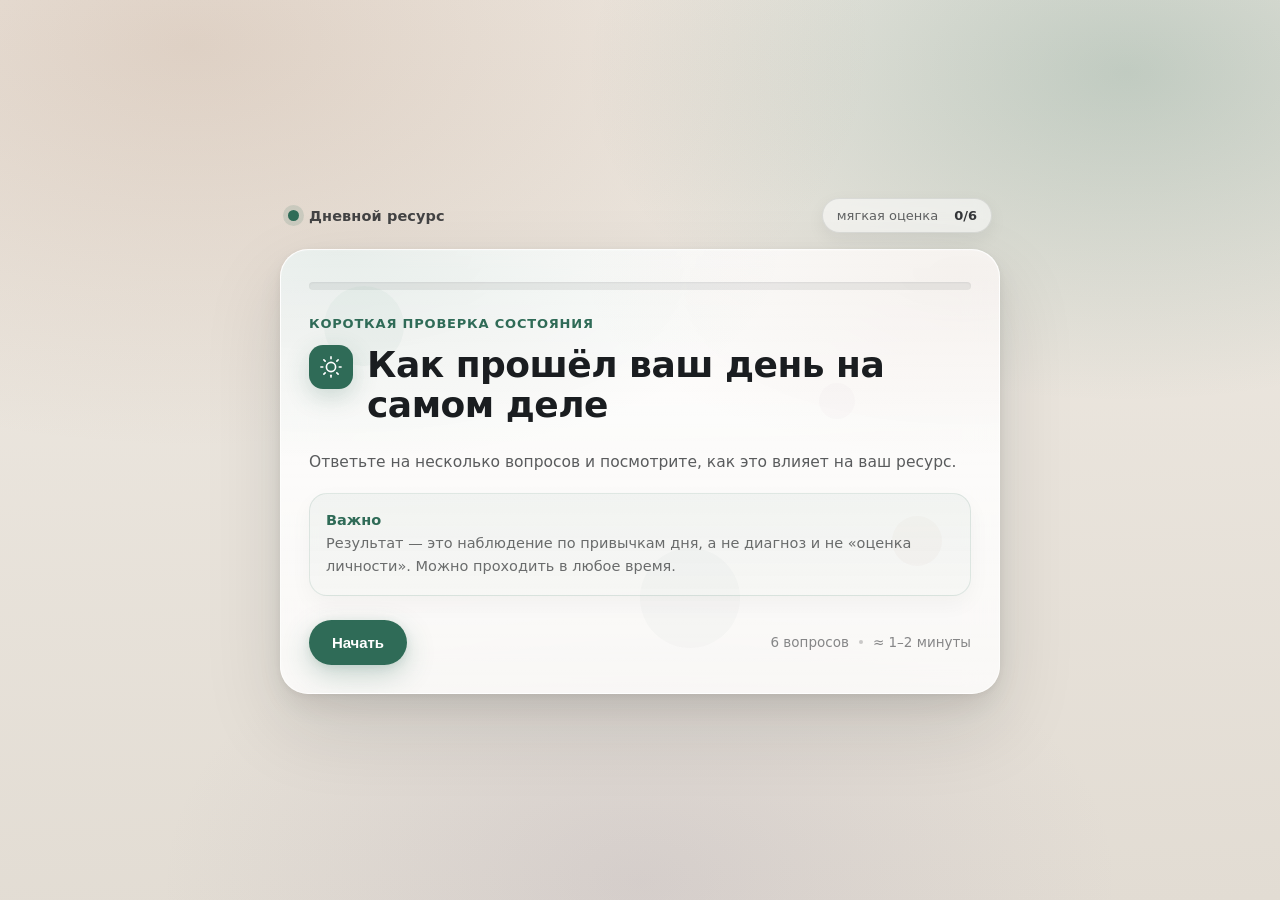
==== quiz/index.html @ 96bf7b0e "добавила игру" ====
<!doctype html>
<html lang="ru">
  <head>
    <meta charset="UTF-8" />
    <meta name="viewport" content="width=device-width, initial-scale=1" />
    <meta name="theme-color" content="#eae5dc" />
    <title>Квиз: уровень энергии за день</title>
    <style>
      :root{
        --bg: #eae5dc;
        --text: #1a1d20;
        --muted: rgba(26,29,32,.72);
        --muted2: rgba(26,29,32,.52);
        --stroke: rgba(26,29,32,.10);
        --accent: #2f6b57;
        --accent-light: rgba(47,107,87,.12);
        --accent-warm: #9a6a4a;
        --bad: #8b4848;
        --warn: #a08030;
        --good: #2f6b57;
        --warn: #8a6234;
        --bad: #8b4848;
        --shadow: 0 32px 80px rgba(20,24,28,.12), 0 12px 30px rgba(20,24,28,.08), 0 2px 8px rgba(20,24,28,.06);
        --shadow-soft: 0 18px 50px rgba(20,24,28,.09), 0 3px 14px rgba(20,24,28,.06);
        --radius-xl: 28px;
        --radius-lg: 18px;
        --focus: rgba(47,107,87,.28);
      }

      *{ box-sizing: border-box; }
      html, body{ height: 100%; }
      body{
        margin: 0;
        font-family: ui-sans-serif, system-ui, -apple-system, "Segoe UI", Roboto, Arial, "Noto Sans", sans-serif;
        color: var(--text);
        background:
          radial-gradient(ellipse 1100px 650px at 15% 5%, rgba(154,106,74,.20), transparent 62%),
          radial-gradient(ellipse 900px 550px at 88% 8%, rgba(47,107,87,.24), transparent 60%),
          radial-gradient(ellipse 800px 500px at 50% 98%, rgba(130,116,148,.14), transparent 60%),
          linear-gradient(178deg, #f0ebe4, #e2dcd3);
      }

      a, button{ -webkit-tap-highlight-color: transparent; }

      .wrap{
        min-height: 100%;
        display: grid;
        place-items: center;
        padding: 32px 18px 40px;
      }

      .shell{ width: min(720px, 100%); }

      /* ─── Верхняя строка ─── */
      .topline{
        display: flex;
        align-items: center;
        justify-content: space-between;
        gap: 12px;
        margin: 0 0 16px;
        padding: 0 8px;
      }
      .brand{
        display: inline-flex;
        align-items: center;
        gap: 10px;
        font-weight: 650;
        font-size: 14.5px;
        letter-spacing: 0.1px;
        color: rgba(26,29,32,.80);
        user-select: none;
      }
      .brand .dot{
        width: 11px; height: 11px;
        border-radius: 999px;
        background: var(--accent);
        box-shadow: 0 0 0 5px rgba(47,107,87,.14);
      }
      .chip{
        display: inline-flex;
        align-items: center;
        gap: 8px;
        padding: 9px 14px;
        border-radius: 999px;
        border: 1px solid rgba(26,29,32,.10);
        background: rgba(255,255,255,.55);
        backdrop-filter: blur(8px);
        box-shadow: 0 6px 18px rgba(20,24,28,.06);
        color: rgba(26,29,32,.68);
        font-size: 13px;
      }
      .chip strong{ font-weight: 700; color: rgba(26,29,32,.88); }

      /* ─── Карточка ─── */
      .card{
        position: relative;
        border-radius: var(--radius-xl);
        background: linear-gradient(180deg, rgba(255,255,255,.92), rgba(255,255,255,.78));
        border: 1px solid rgba(255,255,255,.60);
        box-shadow: var(--shadow), inset 0 1px 0 rgba(255,255,255,.70);
        overflow: hidden;
        backdrop-filter: blur(16px);
      }
      .card::before{
        content: "";
        position: absolute; inset: 0;
        background:
          radial-gradient(800px 380px at 8% 0%, rgba(47,107,87,.10), transparent 56%),
          radial-gradient(700px 340px at 95% 5%, rgba(154,106,74,.08), transparent 55%);
        pointer-events: none;
      }
      .content{
        position: relative; z-index: 2;
        padding: 32px 28px 28px;
      }

      /* ─── Прогресс-бар ─── */
      .progress{
        position: relative;
        margin: 0 0 24px;
        height: 8px;
        border-radius: 999px;
        background: rgba(26,29,32,.07);
        overflow: hidden;
        box-shadow: inset 0 1px 2px rgba(20,24,28,.06);
      }
      .progress > .bar{
        height: 100%; width: 0%;
        border-radius: 999px;
        background: linear-gradient(90deg, #3a8a6e, var(--accent) 40%, #4bb48e 70%, #78c9aa);
        background-size: 200% 100%;
        animation: gradientShift 3s ease infinite;
        transition: width 620ms cubic-bezier(.18,.82,.18,1);
        box-shadow: 0 0 12px rgba(47,107,87,.30), 0 0 28px rgba(47,107,87,.15), 0 2px 6px rgba(47,107,87,.20);
        position: relative;
      }
      .progress > .bar::before{
        content: ""; position: absolute; inset: 0;
        border-radius: 999px;
        background: linear-gradient(180deg, rgba(255,255,255,.32), rgba(255,255,255,0));
      }
      .progress > .bar::after{
        content: ""; position: absolute; inset: 0;
        background: linear-gradient(90deg, transparent, rgba(255,255,255,.45) 50%, transparent);
        transform: translateX(-100%);
        animation: sheen 2.2s ease-in-out infinite;
      }
      /* (e) Пульс прогресс-бара при переходе */
      .progress.pulse > .bar{
        animation: gradientShift 3s ease infinite, barPulse 400ms ease;
      }
      @keyframes gradientShift{
        0%{ background-position: 0% 50%; }
        50%{ background-position: 100% 50%; }
        100%{ background-position: 0% 50%; }
      }
      @keyframes sheen{
        0%{ transform: translateX(-100%); opacity: 0; }
        30%{ opacity: 1; }
        70%{ opacity: 1; }
        100%{ transform: translateX(100%); opacity: 0; }
      }
      @keyframes barPulse{
        0%{ box-shadow: 0 0 12px rgba(47,107,87,.30), 0 0 28px rgba(47,107,87,.15); }
        50%{ box-shadow: 0 0 22px rgba(47,107,87,.55), 0 0 48px rgba(47,107,87,.30); }
        100%{ box-shadow: 0 0 12px rgba(47,107,87,.30), 0 0 28px rgba(47,107,87,.15); }
      }

      /* ─── Экраны ─── */
      .screen{
        display: none;
        opacity: 0;
        transform: translateY(8px);
      }
      .screen.active{ display: block; }
      .screen.enter{
        opacity: 1; transform: translateY(0);
        transition: opacity 380ms ease, transform 380ms ease;
      }
      /* (d) Slide-переход */
      .screen.slide-left{
        display: block; opacity: 0;
        transform: translateX(40px);
        animation: slideIn 380ms cubic-bezier(.22,.68,.36,1) both;
      }
      .screen.slide-right{
        display: block; opacity: 0;
        transform: translateX(-40px);
        animation: slideIn 380ms cubic-bezier(.22,.68,.36,1) both;
      }
      @keyframes slideIn{
        to{ opacity: 1; transform: translateX(0); }
      }

      .fade-up{ animation: fadeUp 520ms cubic-bezier(.2,.8,.2,1) both; }
      @keyframes fadeUp{
        from{ opacity: 0; transform: translateY(10px); filter: blur(2px); }
        to{ opacity: 1; transform: translateY(0); filter: blur(0); }
      }

      /* ─── Иконка вопроса ─── */
      .titleRow{
        display: flex;
        align-items: flex-start;
        gap: 14px;
        margin: 0 0 12px;
      }
      .qicon{
        width: 44px; height: 44px;
        border-radius: 14px;
        background: var(--accent);
        box-shadow: 0 8px 24px rgba(47,107,87,.22);
        display: grid; place-items: center;
        flex: 0 0 auto;
      }
      .qicon svg{ width: 22px; height: 22px; stroke: #fff; }

      /* ─── Типографика ─── */
      .kicker{
        font-size: 13px; font-weight: 600;
        text-transform: uppercase;
        letter-spacing: 0.8px;
        color: var(--accent);
        margin: 0 0 10px;
      }
      h1{
        font-size: clamp(26px, 3.5vw, 36px);
        line-height: 1.10; margin: 0 0 14px;
        letter-spacing: -0.5px; font-weight: 750;
      }
      h2{
        font-size: clamp(20px, 2.5vw, 24px);
        line-height: 1.18; margin: 0 0 10px;
        letter-spacing: -0.3px; font-weight: 700;
      }
      p{ margin: 0; color: var(--muted); line-height: 1.6; font-size: 15.5px; }
      .hint{ margin-top: 12px; font-size: 13.5px; color: var(--muted2); }

      /* ─── Опции ─── */
      .grid{ margin-top: 20px; display: grid; gap: 12px; }
      .option{
        text-align: left; width: 100%;
        display: grid;
        grid-template-columns: 1fr auto;
        align-items: center; gap: 12px;
        padding: 16px;
        border-radius: var(--radius-lg);
        border: 1.5px solid rgba(26,29,32,.09);
        background: rgba(255,255,255,.55);
        box-shadow: 0 8px 28px rgba(20,24,28,.06);
        cursor: pointer;
        transition: transform 160ms ease, border-color 160ms ease, background 160ms ease, box-shadow 160ms ease;
        opacity: 0; transform: translateY(10px);
        animation: optionIn 540ms cubic-bezier(.2,.85,.2,1) both;
        animation-delay: var(--d, 0ms);
        position: relative; overflow: hidden;
      }
      @keyframes optionIn{ to{ opacity: 1; transform: translateY(0); } }
      .option:hover{
        transform: translateY(-2px);
        border-color: rgba(47,107,87,.22);
        background: rgba(255,255,255,.72);
        box-shadow: 0 16px 44px rgba(20,24,28,.10), 0 4px 14px rgba(20,24,28,.06);
      }
      .option:active{ transform: translateY(0); }
      .option:focus-visible{
        outline: none;
        box-shadow: 0 0 0 4px var(--focus), 0 8px 28px rgba(20,24,28,.06);
      }
      .option .label{ display: grid; gap: 4px; }
      .option .title{
        font-weight: 650; font-size: 15.5px;
        color: rgba(26,29,32,.92); letter-spacing: -0.1px;
      }
      .option .desc{ font-size: 13.5px; color: var(--muted); line-height: 1.4; }

      /* (f) Ripple */
      .option .ripple{
        position: absolute;
        border-radius: 999px;
        background: rgba(47,107,87,.15);
        transform: scale(0);
        animation: rippleAnim 500ms ease-out forwards;
        pointer-events: none;
      }
      @keyframes rippleAnim{
        to{ transform: scale(4); opacity: 0; }
      }

      /* (g) Pill с галочкой */
      .pill{
        display: inline-flex;
        align-items: center; justify-content: center;
        width: 32px; height: 32px;
        border-radius: 10px;
        border: 2px solid rgba(26,29,32,.18);
        background: rgba(255,255,255,.70);
        user-select: none;
        transition: all 180ms ease;
        flex: 0 0 auto;
      }
      .pill svg.checkmark{
        width: 18px; height: 18px;
        stroke: rgba(26,29,32,.22);
        stroke-width: 2.5;
        fill: none;
        stroke-linecap: round; stroke-linejoin: round;
        transition: stroke 180ms ease;
      }
      .pill svg.checkmark path{
        stroke-dasharray: 24;
        stroke-dashoffset: 24;
        transition: stroke-dashoffset 300ms ease;
      }
      .option.selected .pill svg.checkmark{
        stroke: #fff;
      }
      .option.selected .pill svg.checkmark path{
        stroke-dashoffset: 0;
      }

      .option.selected{
        border-color: var(--accent);
        background: linear-gradient(180deg, rgba(47,107,87,.08), rgba(47,107,87,.04));
        box-shadow: 0 12px 36px rgba(47,107,87,.12), 0 2px 10px rgba(20,24,28,.05);
      }
      .option.selected .pill{
        border-color: var(--accent);
        background: var(--accent);
        box-shadow: 0 4px 12px rgba(47,107,87,.25);
      }

      /* ─── Кнопки ─── */
      .footer{
        margin-top: 24px;
        display: flex; align-items: center;
        justify-content: space-between;
        gap: 12px; flex-wrap: wrap;
      }
      .btn{
        appearance: none; font-size: 15px;
        border: 1.5px solid rgba(26,29,32,.12);
        background: rgba(255,255,255,.65);
        color: rgba(26,29,32,.88);
        border-radius: 999px;
        padding: 13px 22px;
        font-weight: 650; letter-spacing: -0.1px;
        cursor: pointer;
        box-shadow: 0 8px 22px rgba(20,24,28,.06);
        transition: transform 140ms ease, box-shadow 140ms ease, background 140ms ease, border-color 140ms ease;
      }
      .btn:hover{
        transform: translateY(-1px);
        box-shadow: 0 14px 34px rgba(20,24,28,.10);
      }
      .btn:active{ transform: translateY(0); }
      .btn:focus-visible{
        outline: none;
        box-shadow: 0 0 0 4px var(--focus), 0 8px 22px rgba(20,24,28,.06);
      }
      .btn.primary{
        border-color: transparent;
        background: var(--accent); color: #fff;
        box-shadow: 0 10px 28px rgba(47,107,87,.26), 0 2px 8px rgba(47,107,87,.12);
      }
      .btn.primary:hover{
        background: #276050;
        box-shadow: 0 16px 38px rgba(47,107,87,.30), 0 4px 12px rgba(47,107,87,.15);
      }
      /* (i) Breathing-пульс для кнопки «Начать» */
      .btn.primary.breathing{
        animation: breathe 2.4s ease-in-out infinite;
      }
      @keyframes breathe{
        0%,100%{ box-shadow: 0 10px 28px rgba(47,107,87,.26), 0 2px 8px rgba(47,107,87,.12); }
        50%{ box-shadow: 0 10px 28px rgba(47,107,87,.26), 0 2px 8px rgba(47,107,87,.12), 0 0 0 8px rgba(47,107,87,.10); }
      }
      .btn.ghost{
        background: transparent; box-shadow: none;
        border-color: rgba(26,29,32,.10);
      }
      .btn[disabled]{
        cursor: not-allowed; opacity: .45;
        transform: none !important;
      }

      .meta{
        display: inline-flex; align-items: center;
        gap: 10px; color: var(--muted2);
        font-size: 13.5px; user-select: none;
      }
      .meta .sep{
        width: 4px; height: 4px; border-radius: 999px;
        background: rgba(26,29,32,.22);
      }

      /* ─── Ёмкость энергии (сбоку) ─── */
      .quiz-body{
        display: flex;
        gap: 20px;
        align-items: stretch;
      }
      .quiz-main{ flex: 1; min-width: 0; }

      .gauge{
        display: flex;
        flex-direction: column;
        align-items: center;
        gap: 8px;
        flex: 0 0 auto;
        padding: 4px 0;
      }
      .gauge-label{
        font-size: 10px;
        font-weight: 700;
        color: var(--muted2);
        letter-spacing: 0.5px;
        text-transform: uppercase;
        writing-mode: vertical-rl;
        text-orientation: mixed;
        transform: rotate(180deg);
      }
      .gauge-icon{
        width: 20px; height: 20px;
        opacity: .5;
        transition: color 400ms ease, filter 400ms ease;
        filter: drop-shadow(0 1px 3px rgba(47,107,87,.20));
      }
      .gauge-icon.low{ color: var(--bad); filter: drop-shadow(0 1px 3px rgba(139,72,72,.20)); }
      .gauge-icon.mid{ color: var(--warn); filter: drop-shadow(0 1px 3px rgba(138,98,52,.20)); }
      .gauge-icon.good{ color: var(--accent); filter: drop-shadow(0 1px 3px rgba(47,107,87,.20)); }
      .gauge-track{
        width: 30px;
        height: 170px;
        border-radius: 15px;
        background: linear-gradient(180deg, rgba(240,237,232,.6), rgba(230,226,220,.4));
        border: 1.5px solid rgba(26,29,32,.08);
        position: relative;
        overflow: hidden;
        box-shadow:
          inset 0 2px 8px rgba(20,24,28,.05),
          0 2px 12px rgba(20,24,28,.06),
          0 0 20px rgba(47,107,87,.06);
        transition: box-shadow 400ms ease;
      }
      .gauge-track.glow-low{
        box-shadow:
          inset 0 2px 8px rgba(20,24,28,.05),
          0 2px 12px rgba(139,72,72,.10),
          0 0 24px rgba(139,72,72,.10);
      }
      .gauge-track.glow-mid{
        box-shadow:
          inset 0 2px 8px rgba(20,24,28,.05),
          0 2px 12px rgba(138,98,52,.10),
          0 0 24px rgba(138,98,52,.10);
      }
      .gauge-track.glow-good{
        box-shadow:
          inset 0 2px 8px rgba(20,24,28,.05),
          0 2px 12px rgba(47,107,87,.12),
          0 0 24px rgba(47,107,87,.10);
      }
      .gauge-marks{
        position: absolute;
        inset: 0;
        display: flex;
        flex-direction: column;
        justify-content: space-evenly;
        padding: 8px 0;
        z-index: 2;
        pointer-events: none;
      }
      .gauge-marks span{
        display: block;
        width: 55%;
        height: 1px;
        margin: 0 auto;
        background: rgba(26,29,32,.07);
      }
      .gauge-fill{
        position: absolute;
        bottom: 0; left: 0; right: 0;
        border-radius: 0 0 13px 13px;
        height: 55%;
        background: linear-gradient(90deg, #3a8a6e, var(--accent), #4bb48e, #78c9aa);
        background-size: 200% 100%;
        animation: gradientShift 3s ease infinite;
        transition: height 600ms cubic-bezier(.22,.68,.36,1), background-color 400ms ease;
        box-shadow: 0 -4px 18px rgba(47,107,87,.30);
      }
      .gauge-fill::before{
        content: "";
        position: absolute;
        inset: 0;
        border-radius: inherit;
        background: linear-gradient(180deg, rgba(255,255,255,.30), rgba(255,255,255,0) 60%);
      }
      .gauge-fill::after{
        content: "";
        position: absolute;
        inset: 0;
        background: linear-gradient(0deg, transparent, rgba(255,255,255,.40) 50%, transparent);
        transform: translateY(100%);
        animation: gaugeSheen 2.5s ease-in-out infinite;
      }
      @keyframes gaugeSheen{
        0%{ transform: translateY(100%); opacity: 0; }
        25%{ opacity: 1; }
        75%{ opacity: 1; }
        100%{ transform: translateY(-100%); opacity: 0; }
      }
      .gauge-fill.low{
        background: linear-gradient(90deg, #b85555, var(--bad), #c06060, #d48080);
        background-size: 200% 100%;
        box-shadow: 0 -4px 18px rgba(139,72,72,.30);
      }
      .gauge-fill.mid{
        background: linear-gradient(90deg, #b08030, var(--warn), #c9a050, #dab870);
        background-size: 200% 100%;
        box-shadow: 0 -4px 18px rgba(138,98,52,.30);
      }
      .gauge-fill.good{
        background: linear-gradient(90deg, #3a8a6e, var(--accent), #4bb48e, #78c9aa);
        background-size: 200% 100%;
        box-shadow: 0 -4px 18px rgba(47,107,87,.30);
      }
      .gauge-fill.bump{
        animation: gaugeBump 400ms ease, gradientShift 3s ease infinite;
      }
      @keyframes gaugeBump{
        0%{ filter: brightness(1); }
        35%{ filter: brightness(1.25); }
        100%{ filter: brightness(1); }
      }
      .gauge-value{
        font-size: 14px;
        font-weight: 800;
        color: var(--text);
        line-height: 1;
        transition: color 400ms ease;
      }
      .gauge-value.low{ color: var(--bad); }
      .gauge-value.mid{ color: var(--warn); }
      .gauge-value.good{ color: var(--accent); }

      @media (max-width: 520px){
        .quiz-body{
          flex-direction: column;
        }
        .gauge{
          flex-direction: row;
          align-items: center;
          gap: 10px;
          order: -1;
          padding: 0;
        }
        .gauge-icon{ display: none; }
        .gauge-label{
          writing-mode: horizontal-tb;
          transform: none;
          font-size: 9px;
        }
        .gauge-track{
          flex: 1;
          width: auto;
          height: 14px;
          border-radius: 7px;
        }
        .gauge-marks{
          flex-direction: row;
          padding: 0 8px;
        }
        .gauge-marks span{
          width: 1px;
          height: 60%;
        }
        .gauge-fill{
          bottom: 0; top: 0;
          left: 0;
          right: auto;
          width: 55%;
          height: 100%;
          border-radius: 7px;
          transition: width 600ms cubic-bezier(.22,.68,.36,1), background 400ms ease;
          box-shadow: 4px 0 14px rgba(47,107,87,.25);
        }
        .gauge-fill::after{
          background: linear-gradient(90deg, transparent, rgba(255,255,255,.40) 50%, transparent);
          transform: translateX(-100%);
          animation: sheen 2.5s ease-in-out infinite;
        }
        .gauge-fill.low{ box-shadow: 4px 0 14px rgba(139,72,72,.25); }
        .gauge-fill.mid{ box-shadow: 4px 0 14px rgba(138,98,52,.25); }
        .gauge-fill.good{ box-shadow: 4px 0 14px rgba(47,107,87,.25); }
        .gauge-value{ font-size: 13px; min-width: 28px; text-align: center; font-weight: 800; }
      }

      /* ─── Результат ─── */
      .score{ margin-top: 20px; display: grid; gap: 12px; }
      .scoreline{
        display: flex; align-items: center;
        justify-content: space-between; gap: 14px;
        flex-wrap: wrap;
      }

      /* (a) Кольцевая шкала + число */
      .ring-wrap{
        position: relative;
        width: 140px; height: 140px;
        flex: 0 0 auto;
      }
      .ring-wrap svg{
        width: 100%; height: 100%;
        transform: rotate(-90deg);
      }
      .ring-track{
        fill: none; stroke: rgba(26,29,32,.08);
        stroke-width: 10;
      }
      .ring-fill{
        fill: none;
        stroke-width: 10;
        stroke-linecap: round;
        stroke: var(--accent);
        stroke-dasharray: 408;
        stroke-dashoffset: 408;
        transition: stroke-dashoffset 1.2s cubic-bezier(.22,.68,.36,1), stroke 400ms ease;
        filter: drop-shadow(0 0 8px rgba(47,107,87,.35));
      }
      .ring-fill.bad{ stroke: var(--bad); filter: drop-shadow(0 0 8px rgba(139,72,72,.30)); }
      .ring-fill.mid{ stroke: var(--warn); filter: drop-shadow(0 0 8px rgba(138,98,52,.30)); }
      .ring-fill.good{ stroke: var(--accent); filter: drop-shadow(0 0 8px rgba(47,107,87,.35)); }

      .ring-center{
        position: absolute; inset: 0;
        display: flex; flex-direction: column;
        align-items: center; justify-content: center;
        text-align: center;
      }
      .ring-center .big{
        font-size: 36px; letter-spacing: -1px;
        font-weight: 800; color: var(--text);
        line-height: 1;
      }
      .ring-center .big.pop{ animation: scorePop 700ms cubic-bezier(.2,.8,.2,1) both; }
      @keyframes scorePop{
        0%{ opacity: 0; transform: scale(.7); filter: blur(4px); }
        60%{ opacity: 1; transform: scale(1.04); filter: blur(0); }
        100%{ transform: scale(1); }
      }
      .ring-center .of{
        font-size: 13px; font-weight: 600;
        color: var(--muted2); margin-top: 2px;
      }
      /* (c) Emoji-реакция */
      .ring-center .reaction{
        font-size: 28px; line-height: 1;
        margin-bottom: 2px;
        animation: emojiBounce 600ms cubic-bezier(.2,.8,.2,1) both;
        animation-delay: 400ms;
        opacity: 0;
      }
      @keyframes emojiBounce{
        0%{ opacity: 0; transform: scale(0) translateY(8px); }
        60%{ opacity: 1; transform: scale(1.2) translateY(-2px); }
        100%{ opacity: 1; transform: scale(1) translateY(0); }
      }

      .badge{
        display: inline-flex; align-items: center;
        gap: 8px; padding: 10px 16px;
        border-radius: 999px; font-weight: 650; font-size: 14px;
      }
      .badge .mark{ width: 10px; height: 10px; border-radius: 999px; }
      .badge.bad{ background: rgba(139,72,72,.10); color: var(--bad); border: 1.5px solid rgba(139,72,72,.18); }
      .badge.bad .mark{ background: var(--bad); }
      .badge.mid{ background: rgba(138,98,52,.10); color: var(--warn); border: 1.5px solid rgba(138,98,52,.18); }
      .badge.mid .mark{ background: var(--warn); }
      .badge.good{ background: rgba(47,107,87,.10); color: var(--good); border: 1.5px solid rgba(47,107,87,.18); }
      .badge.good .mark{ background: var(--good); }

      .divider{ height: 1px; background: rgba(26,29,32,.08); margin: 18px 0 16px; }

      .note{
        margin-top: 14px; padding: 16px;
        border-radius: var(--radius-lg);
        border: 1.5px solid rgba(47,107,87,.12);
        background: linear-gradient(180deg, rgba(47,107,87,.05), rgba(47,107,87,.02));
        box-shadow: 0 8px 22px rgba(20,24,28,.04);
      }
      .note strong{
        display: inline-block; font-weight: 720;
        font-size: 14.5px; color: var(--accent); margin-bottom: 4px;
      }
      .note p{ color: rgba(26,29,32,.64); font-size: 14.5px; }

      /* (h) Floating кружки */
      .floaters{
        position: absolute; inset: 0;
        pointer-events: none; overflow: hidden;
        z-index: 0;
      }
      .floater{
        position: absolute;
        border-radius: 999px;
        opacity: .12;
        animation: floatAnim var(--dur, 18s) ease-in-out infinite alternate;
      }
      @keyframes floatAnim{
        0%{ transform: translate(0, 0) scale(1); }
        100%{ transform: translate(var(--dx, 30px), var(--dy, -20px)) scale(var(--sc, 1.1)); }
      }

      /* (b) Конфетти canvas */
      #confettiCanvas{
        position: fixed; inset: 0;
        pointer-events: none; z-index: 9999;
      }

      .sr-only{
        position: absolute; width: 1px; height: 1px;
        padding: 0; margin: -1px; overflow: hidden;
        clip: rect(0,0,0,0); white-space: nowrap; border: 0;
      }

      @media (max-width: 520px){
        .content{ padding: 24px 18px 22px; }
        .topline{ padding: 0 4px; }
        .option{ padding: 14px; }
        .footer{ gap: 10px; }
        .btn{ width: 100%; justify-content: center; }
        .meta{ width: 100%; justify-content: center; }
        .ring-wrap{ width: 120px; height: 120px; }
        .ring-center .big{ font-size: 30px; }
      }

      @media (prefers-reduced-motion: reduce){
        *{ transition: none !important; scroll-behavior: auto !important; }
        .option, .floater, .ring-fill, .pill svg.checkmark path,
        .btn.primary.breathing, .progress > .bar, .ring-center .reaction{
          animation: none !important;
        }
        .option{ opacity: 1 !important; transform: none !important; }
      }
    </style>
  </head>
  <body>
    <canvas id="confettiCanvas" aria-hidden="true"></canvas>

    <div class="wrap">
      <div class="shell">
        <div class="topline" aria-hidden="true">
          <div class="brand"><span class="dot"></span><span>Дневной ресурс</span></div>
          <div class="chip"><span>мягкая оценка</span><span class="sep" aria-hidden="true"></span><strong id="chipStep">0/0</strong></div>
        </div>

        <main class="card" role="application" aria-label="Квиз про уровень энергии">
          <!-- (h) Floating кружки -->
          <div class="floaters" aria-hidden="true">
            <div class="floater" style="width:80px;height:80px;top:8%;left:6%;background:rgba(47,107,87,.3);--dur:16s;--dx:25px;--dy:-18px;--sc:1.15;"></div>
            <div class="floater" style="width:50px;height:50px;top:60%;right:8%;background:rgba(154,106,74,.25);--dur:20s;--dx:-30px;--dy:22px;--sc:0.9;"></div>
            <div class="floater" style="width:100px;height:100px;bottom:10%;left:50%;background:rgba(47,107,87,.18);--dur:22s;--dx:20px;--dy:-30px;--sc:1.08;"></div>
            <div class="floater" style="width:36px;height:36px;top:30%;right:20%;background:rgba(130,116,148,.22);--dur:14s;--dx:-18px;--dy:14px;--sc:1.2;"></div>
          </div>

          <div class="content">
            <div class="progress" aria-hidden="true"><div class="bar" id="progressBar"></div></div>

            <!-- START -->
            <section class="screen active" id="screenStart">
              <p class="kicker">Короткая проверка состояния</p>
              <div class="titleRow">
                <div class="qicon" aria-hidden="true">
                  <svg viewBox="0 0 24 24" fill="none" stroke-width="1.8" stroke-linecap="round" stroke-linejoin="round">
                    <circle cx="12" cy="12" r="5"/>
                    <path d="M12 1v2"/><path d="M12 21v2"/>
                    <path d="M4.22 4.22l1.42 1.42"/><path d="M18.36 18.36l1.42 1.42"/>
                    <path d="M1 12h2"/><path d="M21 12h2"/>
                    <path d="M4.22 19.78l1.42-1.42"/><path d="M18.36 5.64l1.42-1.42"/>
                  </svg>
                </div>
                <h1>Как прошёл ваш день на самом деле</h1>
              </div>
              <p>Ответьте на несколько вопросов и посмотрите, как это влияет на ваш ресурс.</p>
              <div class="note" style="margin-top: 18px;">
                <strong>Важно</strong>
                <p>Результат — это наблюдение по привычкам дня, а не диагноз и не «оценка личности». Можно проходить в любое время.</p>
              </div>
              <div class="footer">
                <button class="btn primary breathing" id="btnStart">Начать</button>
                <div class="meta">
                  <span>6 вопросов</span><span class="sep" aria-hidden="true"></span><span>≈ 1–2 минуты</span>
                </div>
              </div>
            </section>

            <!-- QUIZ -->
            <section class="screen" id="screenQuiz" aria-live="polite">
              <div class="quiz-body">
                <div class="quiz-main">
                  <p class="kicker" id="qKicker">Шаг</p>
                  <div class="titleRow">
                    <div class="qicon" id="qIcon" aria-hidden="true"></div>
                    <h2 id="qTitle">Вопрос</h2>
                  </div>
                  <p id="qSubtitle">Выберите вариант.</p>
                  <div class="grid" id="options"></div>
                  <p class="hint" id="qHint"></p>
                  <div class="footer">
                    <button class="btn ghost" id="btnBack">Назад</button>
                    <div class="meta" id="metaMid">
                      <span id="metaEnergyLabel">Энергия сейчас</span><span class="sep" aria-hidden="true"></span><strong id="metaEnergy">—</strong>
                    </div>
                  </div>
                </div>
                <!-- Ёмкость энергии -->
                <div class="gauge" id="gauge" aria-hidden="true">
                  <svg class="gauge-icon" viewBox="0 0 24 24" fill="none" stroke="currentColor" stroke-width="2" stroke-linecap="round" stroke-linejoin="round">
                    <polygon points="13 2 3 14 12 14 11 22 21 10 12 10 13 2"/>
                  </svg>
                  <div class="gauge-value" id="gaugeValue">55</div>
                  <div class="gauge-track">
                    <div class="gauge-marks"><span></span><span></span><span></span><span></span><span></span><span></span><span></span><span></span><span></span></div>
                    <div class="gauge-fill good" id="gaugeFill"></div>
                  </div>
                  <div class="gauge-label">энергия</div>
                </div>
              </div>
            </section>

            <!-- RESULT -->
            <section class="screen" id="screenResult">
              <p class="kicker">Ваш итог за день</p>
              <div class="titleRow" style="margin-bottom: 4px;">
                <div class="qicon" aria-hidden="true">
                  <svg viewBox="0 0 24 24" fill="none" stroke-width="1.8" stroke-linecap="round" stroke-linejoin="round">
                    <path d="M22 12h-4l-3 9L9 3l-3 9H2"/>
                  </svg>
                </div>
                <h1 style="margin-bottom: 0;">Уровень энергии</h1>
              </div>

              <div class="score">
                <div class="scoreline">
                  <!-- (a) Ring gauge -->
                  <div class="ring-wrap">
                    <svg viewBox="0 0 140 140">
                      <circle class="ring-track" cx="70" cy="70" r="65"/>
                      <circle class="ring-fill" id="ringFill" cx="70" cy="70" r="65"/>
                    </svg>
                    <div class="ring-center">
                      <div class="reaction" id="resultReaction" aria-hidden="true"></div>
                      <div class="big" id="resultBig"><span id="resultScore">0</span></div>
                      <div class="of">из 100</div>
                    </div>
                  </div>
                  <div class="badge" id="resultBadge"><span class="mark" aria-hidden="true"></span><span id="resultTier">—</span></div>
                </div>
                <p id="resultText">—</p>
                <div class="divider"></div>
                <div class="note">
                  <strong>Небольшая подсказка</strong>
                  <p id="resultAdvice">—</p>
                </div>
              </div>

              <div class="footer">
                <button class="btn" id="btnRestart">Пройти ещё раз</button>
                <button class="btn primary" id="btnBreakdown" type="button">Получить разбор</button>
              </div>
              <p class="hint" style="margin-top: 12px;">Кнопка «Получить разбор» здесь — визуальный элемент (без отправки данных).</p>
            </section>
          </div>
        </main>
      </div>
    </div>

    <script>
      const QUIZ = {
        startEnergy: 55,
        clampMin: 0,
        clampMax: 100,
        tiers: [
          { key: "low", label: "низкий", min: 0, max: 44, badgeClass: "bad" },
          { key: "mid", label: "средний", min: 45, max: 69, badgeClass: "mid" },
          { key: "good", label: "стабильный", min: 70, max: 100, badgeClass: "good" }
        ],
        questions: [
          {
            id: "sleep",
            title: "Во сколько вы легли спать?",
            subtitle: "Выберите вариант, который ближе всего к реальности.",
            maxSelect: 1,
            hint: "Сон — один из самых сильных факторов ресурса на следующий день.",
            options: [
              { id: "sleep_early", title: "До 23:30", desc: "Дали себе шанс на восстановление.", delta: +10, tags: ["сон+"] },
              { id: "sleep_mid", title: "23:30–01:00", desc: "Нейтрально: зависит от длительности сна.", delta: +2, tags: ["сон~"] },
              { id: "sleep_late", title: "После 01:00", desc: "Организму может быть сложнее «досыпать» качественно.", delta: -10, tags: ["сон-"] }
            ]
          },
          {
            id: "meals",
            title: "Были ли сегодня полноценные приёмы пищи?",
            subtitle: "Речь про обычную еду, а не «кофе и печеньку».",
            maxSelect: 1,
            hint: "Регулярность питания помогает удерживать ровную работоспособность.",
            options: [
              { id: "meals_yes", title: "Да, 2–3 раза", desc: "Базовая поддержка энергии.", delta: +10, tags: ["питание+"] },
              { id: "meals_one", title: "Скорее 1 раз", desc: "Ресурс может проседать к вечеру.", delta: -6, tags: ["питание-"] },
              { id: "meals_no", title: "Почти нет / пропускал(а)", desc: "Тело часто «платит» усталостью.", delta: -12, tags: ["питание-"] }
            ]
          },
          {
            id: "water",
            title: "Пили ли вы воду в течение дня?",
            subtitle: "Не обязательно литрами — важно, чтобы вода вообще была.",
            maxSelect: 1,
            hint: "Небольшое обезвоживание может давать ощущение «тумана» и усталости.",
            options: [
              { id: "water_ok", title: "Да, регулярно", desc: "Поддержали ясность и тонус.", delta: +8, tags: ["вода+"] },
              { id: "water_some", title: "Иногда", desc: "Нейтрально: можно добавить пару стаканов.", delta: 0, tags: ["вода~"] },
              { id: "water_no", title: "Почти нет", desc: "Организм мог работать «в эконом-режиме».", delta: -8, tags: ["вода-"] }
            ]
          },
          {
            id: "stress",
            title: "Был ли сегодня стресс или перегруз?",
            subtitle: "Можно выбрать до двух вариантов, если совпало.",
            maxSelect: 2,
            hint: "Перегруз не «плохой» — он просто съедает ресурс быстрее обычного.",
            options: [
              { id: "stress_low", title: "Скорее спокойно", desc: "Нервная система не была на пределе.", delta: +6, tags: ["стресс+"] },
              { id: "stress_mid", title: "Фон напряжения", desc: "Могла копиться усталость к вечеру.", delta: -8, tags: ["стресс-"] },
              { id: "stress_high", title: "Сильная перегрузка", desc: "Тело могло перейти в режим «держаться».", delta: -14, tags: ["стресс--"] }
            ]
          },
          {
            id: "activity",
            title: "Была ли физическая активность или прогулка?",
            subtitle: "Даже 15–20 минут считаются.",
            maxSelect: 1,
            hint: "Движение помогает «переключить» голову и разгрузить стресс.",
            options: [
              { id: "act_walk", title: "Да, прогулка / легкая активность", desc: "Поддержали циркуляцию и настроение.", delta: +8, tags: ["активность+"] },
              { id: "act_none", title: "Почти нет", desc: "Ничего страшного, просто это фактор ресурса.", delta: -6, tags: ["активность-"] }
            ]
          },
          {
            id: "sweets",
            title: "Были ли перекусы сладким / быстрыми углеводами?",
            subtitle: "Это не про запреты — про то, как чувствуется энергия после.",
            maxSelect: 1,
            hint: "Иногда сладкое помогает «дотянуть», но потом может быть спад.",
            options: [
              { id: "sweet_no", title: "Почти не было", desc: "Энергия обычно ровнее.", delta: +6, tags: ["сахар+"] },
              { id: "sweet_some", title: "Пару раз", desc: "Нейтрально: зависит от остального дня.", delta: -2, tags: ["сахар~"] },
              { id: "sweet_yes", title: "Да, часто", desc: "Возможны «качели» по самочувствию.", delta: -8, tags: ["сахар-"] }
            ]
          }
        ],
        insights: {
          "сон-": "сон мог быть поздним",
          "сон~": "сон был на границе комфорта",
          "сон+": "сон поддержал восстановление",
          "питание-": "питание было нерегулярным",
          "питание+": "питание помогло держать ровный темп",
          "вода-": "воды могло не хватить",
          "вода~": "с водой было «как получится»",
          "вода+": "вода поддержала ясность",
          "стресс--": "перегрузка была сильной",
          "стресс-": "напряжение забирало ресурс",
          "стресс+": "день был относительно спокойным",
          "активность-": "движения было мало",
          "активность+": "движение помогло разгрузиться",
          "сахар-": "быстрые перекусы могли дать спад",
          "сахар~": "сладкое было эпизодически",
          "сахар+": "перекусы были более ровными"
        }
      };

      const state = {
        step: -1,
        energy: QUIZ.startEnergy,
        answers: [],
        autoAdvanceTimer: null,
        direction: 1 // 1 = forward, -1 = back (for slide direction)
      };

      const el = {
        chipStep: document.getElementById("chipStep"),
        progressBar: document.getElementById("progressBar"),
        screenStart: document.getElementById("screenStart"),
        screenQuiz: document.getElementById("screenQuiz"),
        screenResult: document.getElementById("screenResult"),
        btnStart: document.getElementById("btnStart"),
        btnBack: document.getElementById("btnBack"),
        btnRestart: document.getElementById("btnRestart"),
        btnBreakdown: document.getElementById("btnBreakdown"),
        qKicker: document.getElementById("qKicker"),
        qTitle: document.getElementById("qTitle"),
        qSubtitle: document.getElementById("qSubtitle"),
        qHint: document.getElementById("qHint"),
        qIcon: document.getElementById("qIcon"),
        options: document.getElementById("options"),
        metaEnergy: document.getElementById("metaEnergy"),
        resultScore: document.getElementById("resultScore"),
        resultBig: document.getElementById("resultBig"),
        resultTier: document.getElementById("resultTier"),
        resultBadge: document.getElementById("resultBadge"),
        resultText: document.getElementById("resultText"),
        resultAdvice: document.getElementById("resultAdvice"),
        ringFill: document.getElementById("ringFill"),
        resultReaction: document.getElementById("resultReaction"),
        confettiCanvas: document.getElementById("confettiCanvas")
      };

      function clamp(n, a, b){ return Math.max(a, Math.min(b, n)); }
      function sum(arr){ return arr.reduce((acc, x) => acc + x, 0); }

      function setChip(){
        const total = QUIZ.questions.length;
        const current = Math.max(0, Math.min(state.step + 1, total));
        el.chipStep.textContent = `${current}/${total}`;
      }

      function setProgress(){
        const total = QUIZ.questions.length;
        const done = clamp(state.step, 0, total);
        const pct = total === 0 ? 0 : Math.round((done / total) * 100);
        el.progressBar.style.width = `${pct}%`;
      }

      // (e) Пульс прогресс-бара
      function pulseProgress(){
        const bar = el.progressBar.closest(".progress");
        bar.classList.remove("pulse");
        void bar.offsetWidth;
        bar.classList.add("pulse");
        setTimeout(() => bar.classList.remove("pulse"), 450);
      }

      function animateIn(section){ requestAnimationFrame(() => section.classList.add("enter")); }

      // (d) Slide-показ экрана
      function showScreen(name, direction){
        const all = [el.screenStart, el.screenQuiz, el.screenResult];
        all.forEach(s => {
          s.classList.remove("enter", "active", "slide-left", "slide-right");
        });
        const target = name === "start" ? el.screenStart : name === "quiz" ? el.screenQuiz : el.screenResult;
        if (direction === 1){
          target.classList.add("slide-left");
        } else if (direction === -1){
          target.classList.add("slide-right");
        } else {
          target.classList.add("active");
          animateIn(target);
        }
      }

      function currentQuestion(){ return QUIZ.questions[state.step]; }

      function computeEnergyFromAnswers(){
        return clamp(QUIZ.startEnergy + sum(state.answers.map(a => a.delta)), QUIZ.clampMin, QUIZ.clampMax);
      }

      function deriveTier(score){
        return QUIZ.tiers.find(t => score >= t.min && score <= t.max) || QUIZ.tiers[0];
      }

      function buildInsights(){
        const contributions = [];
        for (const a of state.answers){
          for (const tag of (a.tags || [])) contributions.push({ tag, delta: a.delta });
        }
        const neg = contributions.filter(x => x.delta < 0).sort((a,b) => a.delta - b.delta);
        const pos = contributions.filter(x => x.delta > 0).sort((a,b) => b.delta - a.delta);
        return {
          topNeg: [...new Set(neg.map(x => x.tag))].slice(0, 2),
          topPos: [...new Set(pos.map(x => x.tag))].slice(0, 2)
        };
      }

      function sentenceFromTags(tags){
        const parts = tags.map(t => QUIZ.insights[t]).filter(Boolean);
        if (parts.length <= 1) return parts[0] || "";
        return `${parts.slice(0, -1).join(", ")} и ${parts[parts.length - 1]}`;
      }

      // ─── Render question ───
      function renderQuestion(){
        const q = currentQuestion();
        const total = QUIZ.questions.length;
        el.qKicker.textContent = `Шаг ${state.step + 1} из ${total}`;
        el.qTitle.textContent = q.title;
        el.qSubtitle.textContent = q.subtitle || "Выберите вариант.";
        el.qHint.textContent = q.hint || "";
        renderQuestionIcon(q.id);

        const prev = state.answers[state.step]?.optionIds || [];
        const maxSelect = q.maxSelect ?? 1;

        el.options.innerHTML = "";
        q.options.forEach((opt, idx) => {
          const btn = document.createElement("button");
          btn.type = "button";
          btn.className = "option";
          btn.dataset.optionId = opt.id;
          btn.setAttribute("aria-pressed", "false");

          if (prev.includes(opt.id)){
            btn.classList.add("selected");
            btn.setAttribute("aria-pressed", "true");
          }

          const left = document.createElement("div");
          left.className = "label";
          const t = document.createElement("div");
          t.className = "title"; t.textContent = opt.title;
          const d = document.createElement("div");
          d.className = "desc"; d.textContent = opt.desc || "";
          left.appendChild(t);
          if (opt.desc) left.appendChild(d);

          // (g) Pill с SVG-галочкой
          const pill = document.createElement("div");
          pill.className = "pill";
          pill.innerHTML = `<svg class="checkmark" viewBox="0 0 16 16"><path d="M3 8.5l3.5 3.5 6.5-8"/></svg>`;
          pill.setAttribute("aria-hidden", "true");

          btn.appendChild(left);
          btn.appendChild(pill);
          btn.style.setProperty("--d", `${idx * 55}ms`);

          // (f) Ripple + toggle
          btn.addEventListener("click", (e) => {
            spawnRipple(btn, e);
            toggleOption(opt.id, maxSelect);
          });
          btn.dataset.hotkey = String(idx + 1);
          el.options.appendChild(btn);
        });

        el.btnBack.disabled = state.step <= 0;
        syncMetaEnergy();
        setChip();
        setProgress();
        pulseProgress();
      }

      // (f) Ripple spawn
      function spawnRipple(btn, e){
        const rect = btn.getBoundingClientRect();
        const size = Math.max(rect.width, rect.height);
        const ripple = document.createElement("span");
        ripple.className = "ripple";
        ripple.style.width = ripple.style.height = size + "px";
        ripple.style.left = (e.clientX - rect.left - size / 2) + "px";
        ripple.style.top = (e.clientY - rect.top - size / 2) + "px";
        btn.appendChild(ripple);
        ripple.addEventListener("animationend", () => ripple.remove());
      }

      function iconSvg(name){
        const c = `fill="none" stroke-width="1.8" stroke-linecap="round" stroke-linejoin="round"`;
        const m = {
          sleep: `<svg viewBox="0 0 24 24" ${c}><path d="M21 12.79A9 9 0 1 1 11.21 3a7 7 0 0 0 9.79 9.79z"/></svg>`,
          meals: `<svg viewBox="0 0 24 24" ${c}><path d="M18 8h1a4 4 0 0 1 0 8h-1"/><path d="M2 8h16v9a4 4 0 0 1-4 4H6a4 4 0 0 1-4-4V8z"/><line x1="6" y1="1" x2="6" y2="4"/><line x1="10" y1="1" x2="10" y2="4"/><line x1="14" y1="1" x2="14" y2="4"/></svg>`,
          water: `<svg viewBox="0 0 24 24" ${c}><path d="M12 2s5 6 5 10a5 5 0 1 1-10 0c0-4 5-10 5-10z"/></svg>`,
          stress: `<svg viewBox="0 0 24 24" ${c}><path d="M13 2L3 14h9l-1 8 10-12h-9l1-8z"/></svg>`,
          activity: `<svg viewBox="0 0 24 24" ${c}><polyline points="22 12 18 12 15 21 9 3 6 12 2 12"/></svg>`,
          sweets: `<svg viewBox="0 0 24 24" ${c}><path d="M9.5 2A2.5 2.5 0 0 1 12 4.5v15a2.5 2.5 0 0 1-4.96.44A2.5 2.5 0 0 1 5 17.5V8.36a1 1 0 0 1 .56-.9l3.94-2V2z"/><path d="M14.5 2A2.5 2.5 0 0 0 12 4.5v15a2.5 2.5 0 0 0 4.96.44A2.5 2.5 0 0 0 19 17.5V8.36a1 1 0 0 0-.56-.9l-3.94-2V2z"/></svg>`,
        };
        return m[name] || `<svg viewBox="0 0 24 24" ${c}><path d="M20.84 4.61a5.5 5.5 0 0 0-7.78 0L12 5.67l-1.06-1.06a5.5 5.5 0 0 0-7.78 7.78L12 21.23l8.84-8.84a5.5 5.5 0 0 0 0-7.78z"/></svg>`;
      }

      function renderQuestionIcon(id){
        if (!el.qIcon) return;
        el.qIcon.innerHTML = iconSvg(id);
        el.qIcon.classList.remove("fade-up");
        void el.qIcon.offsetWidth;
        el.qIcon.classList.add("fade-up");
      }

      function selectedOptionIds(){
        return Array.isArray(state.answers[state.step]?.optionIds) ? state.answers[state.step].optionIds : [];
      }

      function toggleOption(optionId, maxSelect){
        const current = new Set(selectedOptionIds());
        if (current.has(optionId)){
          current.delete(optionId);
        } else {
          if (current.size >= maxSelect) current.delete(Array.from(current)[0]);
          current.add(optionId);
        }
        setSelection(Array.from(current));
      }

      function setSelection(optionIds){
        const q = currentQuestion();
        const picked = new Set(optionIds);
        const chosen = q.options.filter(o => picked.has(o.id));
        state.answers[state.step] = {
          optionIds: optionIds.slice(),
          delta: sum(chosen.map(o => o.delta || 0)),
          tags: chosen.flatMap(o => o.tags || [])
        };

        for (const node of el.options.querySelectorAll(".option")){
          const isSel = picked.has(node.dataset.optionId);
          node.classList.toggle("selected", isSel);
          node.setAttribute("aria-pressed", isSel ? "true" : "false");
        }
        syncMetaEnergy();

        const maxSelect = q.maxSelect ?? 1;
        const count = optionIds.length;
        const stepSnap = state.step;

        if (state.autoAdvanceTimer){
          clearTimeout(state.autoAdvanceTimer);
          state.autoAdvanceTimer = null;
        }

        let delay = null;
        if (maxSelect <= 1 && count === 1) delay = 280;
        if (maxSelect > 1 && count >= maxSelect) delay = 280;
        if (maxSelect > 1 && count === 1) delay = 900;

        if (delay !== null){
          state.autoAdvanceTimer = setTimeout(() => {
            state.autoAdvanceTimer = null;
            if (state.step !== stepSnap || selectedOptionIds().length === 0) return;
            goNext();
          }, delay);
        }
      }

      function syncMetaEnergy(){
        const energy = computeEnergyFromAnswers();
        el.metaEnergy.textContent = `${energy}/100`;
        updateGauge(energy);
      }

      function updateGauge(energy){
        const fill = document.getElementById("gaugeFill");
        const val = document.getElementById("gaugeValue");
        const track = document.getElementById("gauge")?.querySelector(".gauge-track");
        const icon = document.getElementById("gauge")?.querySelector(".gauge-icon");
        if (!fill || !val) return;
        val.textContent = String(energy);

        const isWide = window.matchMedia("(max-width: 520px)").matches;
        if (isWide){
          fill.style.width = `${energy}%`;
        } else {
          fill.style.height = `${energy}%`;
        }

        const tier = energy <= 44 ? "low" : energy <= 69 ? "mid" : "good";

        fill.classList.remove("low", "mid", "good", "bump");
        val.classList.remove("low", "mid", "good");
        if (icon) icon.classList.remove("low", "mid", "good");
        if (track){
          track.classList.remove("glow-low", "glow-mid", "glow-good");
          track.classList.add("glow-" + tier);
        }

        fill.classList.add(tier);
        val.classList.add(tier);
        if (icon) icon.classList.add(tier);

        void fill.offsetWidth;
        fill.classList.add("bump");
        setTimeout(() => fill.classList.remove("bump"), 420);
      }

      function goToStart(){
        state.step = -1;
        state.energy = QUIZ.startEnergy;
        state.answers = [];
        if (state.autoAdvanceTimer){ clearTimeout(state.autoAdvanceTimer); state.autoAdvanceTimer = null; }
        el.progressBar.style.width = "0%";
        el.chipStep.textContent = `0/${QUIZ.questions.length}`;
        el.ringFill.style.strokeDashoffset = "408";
        updateGauge(QUIZ.startEnergy);
        showScreen("start", 0);
      }

      function goToFirstQuestion(){
        state.step = 0;
        state.direction = 1;
        showScreen("quiz", 1);
        renderQuestion();
      }

      function goBack(){
        if (state.step <= 0) return;
        if (state.autoAdvanceTimer){ clearTimeout(state.autoAdvanceTimer); state.autoAdvanceTimer = null; }
        state.direction = -1;
        state.step -= 1;
        showScreen("quiz", -1);
        renderQuestion();
      }

      function goNext(){
        const total = QUIZ.questions.length;
        if (state.step < 0) return;
        if (state.autoAdvanceTimer){ clearTimeout(state.autoAdvanceTimer); state.autoAdvanceTimer = null; }
        if (!state.answers[state.step] || selectedOptionIds().length === 0) return;

        if (state.step >= total - 1){
          finish();
          return;
        }
        state.direction = 1;
        state.step += 1;
        showScreen("quiz", 1);
        renderQuestion();
      }

      // ─── Count-up + ring + confetti ───
      function animateCountUp(element, target, duration){
        const start = performance.now();
        element.textContent = "0";
        const parent = element.closest(".big");
        if (parent){ parent.classList.remove("pop"); void parent.offsetWidth; parent.classList.add("pop"); }
        function tick(now){
          const p = Math.min((now - start) / duration, 1);
          const eased = 1 - Math.pow(1 - p, 3);
          element.textContent = String(Math.round(eased * target));
          if (p < 1) requestAnimationFrame(tick);
        }
        requestAnimationFrame(tick);
      }

      // (a) Animate ring
      function animateRing(pct, tierKey){
        const circumference = 2 * Math.PI * 65; // ~408
        const offset = circumference * (1 - pct / 100);
        el.ringFill.classList.remove("bad", "mid", "good");
        el.ringFill.classList.add(tierKey === "low" ? "bad" : tierKey === "mid" ? "mid" : "good");
        el.ringFill.style.strokeDashoffset = String(circumference);
        requestAnimationFrame(() => {
          el.ringFill.style.strokeDashoffset = String(offset);
        });
      }

      // (c) Emoji reaction
      function showReaction(tierKey){
        const map = { low: "🪫", mid: "🌥️", good: "☀️" };
        el.resultReaction.textContent = map[tierKey] || "";
        el.resultReaction.style.animation = "none";
        void el.resultReaction.offsetWidth;
        el.resultReaction.style.animation = "";
      }

      // (b) Confetti (canvas, без библиотек)
      function launchConfetti(){
        const canvas = el.confettiCanvas;
        const ctx = canvas.getContext("2d");
        canvas.width = window.innerWidth;
        canvas.height = window.innerHeight;

        const colors = ["#2f6b57","#4bb48e","#78c9aa","#9a6a4a","#c9a87c","#7a9e8e"];
        const particles = Array.from({ length: 80 }, () => ({
          x: canvas.width / 2 + (Math.random() - 0.5) * 200,
          y: canvas.height / 2,
          vx: (Math.random() - 0.5) * 12,
          vy: -Math.random() * 14 - 4,
          size: Math.random() * 6 + 3,
          color: colors[Math.floor(Math.random() * colors.length)],
          rotation: Math.random() * 360,
          rotSpeed: (Math.random() - 0.5) * 8,
          opacity: 1,
          decay: 0.012 + Math.random() * 0.008
        }));

        let running = true;
        function frame(){
          if (!running) return;
          ctx.clearRect(0, 0, canvas.width, canvas.height);
          let alive = 0;
          for (const p of particles){
            if (p.opacity <= 0) continue;
            alive++;
            p.x += p.vx;
            p.y += p.vy;
            p.vy += 0.25;
            p.vx *= 0.99;
            p.rotation += p.rotSpeed;
            p.opacity -= p.decay;

            ctx.save();
            ctx.translate(p.x, p.y);
            ctx.rotate(p.rotation * Math.PI / 180);
            ctx.globalAlpha = Math.max(0, p.opacity);
            ctx.fillStyle = p.color;
            ctx.fillRect(-p.size / 2, -p.size / 2, p.size, p.size * 0.6);
            ctx.restore();
          }
          if (alive > 0) requestAnimationFrame(frame);
          else { ctx.clearRect(0, 0, canvas.width, canvas.height); running = false; }
        }
        requestAnimationFrame(frame);
      }

      function finish(){
        state.energy = computeEnergyFromAnswers();
        const tier = deriveTier(state.energy);
        const { topNeg, topPos } = buildInsights();

        animateCountUp(el.resultScore, state.energy, 900);
        animateRing(state.energy, tier.key);
        showReaction(tier.key);

        el.resultTier.textContent = tier.label;
        el.resultBadge.classList.remove("bad", "mid", "good");
        el.resultBadge.classList.add(tier.badgeClass);

        let observation = "";
        if (topNeg.length >= 1){
          observation = `Похоже, сегодня энергия просела, потому что ${sentenceFromTags(topNeg)}.`;
        } else if (topPos.length >= 1){
          observation = `Удалось сохранить ресурс: ${sentenceFromTags(topPos)}.`;
        } else {
          observation = "Похоже, день получился смешанным: часть привычек поддержала ресурс, часть — забрала его.";
        }

        let advice = "";
        if (tier.key === "low") advice = "Если захотите сделать один маленький шаг: выберите самое простое — стакан воды утром, небольшой приём пищи вовремя или 15 минут прогулки.";
        else if (tier.key === "mid") advice = "Чтобы завтра было ровнее, попробуйте поддержать 1–2 базовых вещи: регулярную еду + воду или короткую прогулку в середине дня.";
        else advice = "Похоже, базовые опоры сработали. Чтобы закрепить, оставьте «скелет» дня: сон, вода, еда и немного движения.";

        el.resultText.textContent = observation;
        el.resultAdvice.textContent = advice;

        setChip();
        el.progressBar.style.width = "100%";
        pulseProgress();
        showScreen("result", 1);

        if (tier.key === "good") setTimeout(launchConfetti, 500);
      }

      // ─── События ───
      el.btnStart.addEventListener("click", () => goToFirstQuestion());
      el.btnBack.addEventListener("click", () => goBack());
      el.btnRestart.addEventListener("click", () => goToStart());
      el.btnBreakdown.addEventListener("click", () => {
        window.alert("Разбор — визуальная кнопка в демо. Здесь можно подключить форму, чат или страницу с рекомендациями.");
      });

      document.addEventListener("keydown", (e) => {
        if (!el.screenQuiz.classList.contains("slide-left") && !el.screenQuiz.classList.contains("slide-right") && !el.screenQuiz.classList.contains("active")) return;
        if (e.key === "Backspace"){ goBack(); return; }
        if (/^[1-9]$/.test(e.key)){
          const btn = Array.from(el.options.querySelectorAll(".option")).find(n => n.dataset.hotkey === e.key);
          if (btn) btn.click();
        }
      });

      // ─── Инициализация ───
      (function init(){
        el.chipStep.textContent = `0/${QUIZ.questions.length}`;
        setProgress();
        animateIn(el.screenStart);
      })();
    </script>
  </body>
</html>
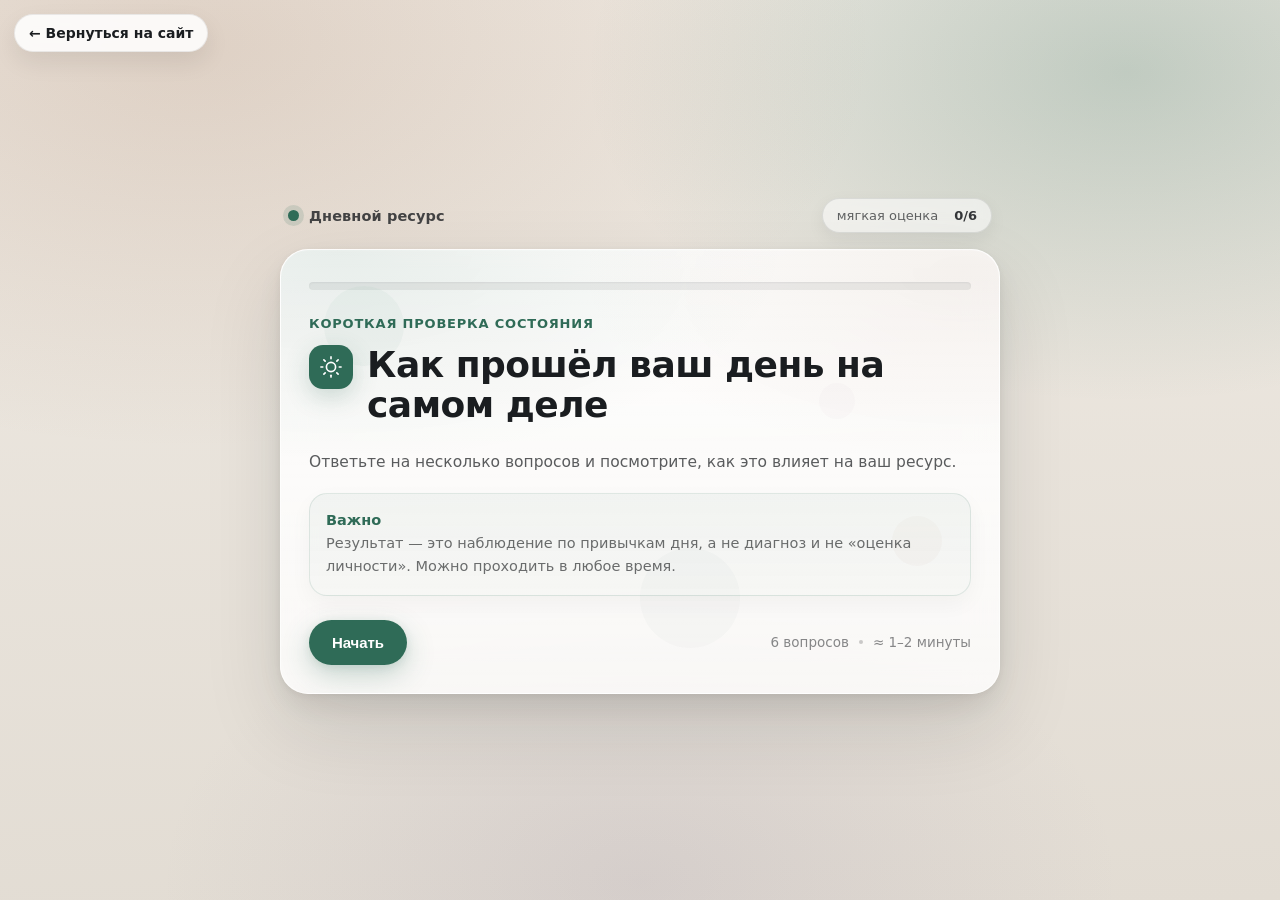
==== commit ec0d7a2c: "кнопка разбор" ====
--- a/quiz/index.html
+++ b/quiz/index.html
@@ -188,6 +188,36 @@
         transform: translateX(-40px);
         animation: slideIn 380ms cubic-bezier(.22,.68,.36,1) both;
       }
+      .back-site{
+        position: absolute;
+        top: 14px;
+        left: 14px;
+        z-index: 50;
+        display: inline-flex;
+        align-items: center;
+        gap: 8px;
+        padding: 10px 14px;
+        border-radius: 999px;
+        background: rgba(255,255,255,.86);
+        border: 1px solid rgba(20,20,20,.08);
+        text-decoration: none;
+        color: var(--ink);
+        font-weight: 650;
+        font-size: 14px;
+        box-shadow: 0 10px 24px rgba(0,0,0,.08);
+        backdrop-filter: blur(8px);
+        -webkit-backdrop-filter: blur(8px);
+        transition: transform .18s ease, box-shadow .18s ease, background .18s ease;
+      }
+      .back-site:hover{
+        transform: translateY(-1px);
+        box-shadow: 0 14px 30px rgba(0,0,0,.12);
+        background: rgba(255,255,255,.94);
+      }
+      .back-site:focus-visible{
+        outline: 2px solid rgba(47,107,87,.55);
+        outline-offset: 3px;
+      }
       @keyframes slideIn{
         to{ opacity: 1; transform: translateX(0); }
       }
@@ -750,6 +780,7 @@
 
     <div class="wrap">
       <div class="shell">
+        <a class="back-site" href="../index.html">← Вернуться на сайт</a>
         <div class="topline" aria-hidden="true">
           <div class="brand"><span class="dot"></span><span>Дневной ресурс</span></div>
           <div class="chip"><span>мягкая оценка</span><span class="sep" aria-hidden="true"></span><strong id="chipStep">0/0</strong></div>
@@ -867,7 +898,7 @@
 
               <div class="footer">
                 <button class="btn" id="btnRestart">Пройти ещё раз</button>
-                <button class="btn primary" id="btnBreakdown" type="button">Получить разбор</button>
+                <a href="../#form" class="cta-btn btn primary" id="btnBreakdown">Получить разбор</a>
               </div>
               <p class="hint" style="margin-top: 12px;">Кнопка «Получить разбор» здесь — визуальный элемент (без отправки данных).</p>
             </section>
@@ -1450,9 +1481,7 @@
       el.btnStart.addEventListener("click", () => goToFirstQuestion());
       el.btnBack.addEventListener("click", () => goBack());
       el.btnRestart.addEventListener("click", () => goToStart());
-      el.btnBreakdown.addEventListener("click", () => {
-        window.alert("Разбор — визуальная кнопка в демо. Здесь можно подключить форму, чат или страницу с рекомендациями.");
-      });
+      // btnBreakdown теперь ссылка на форму на основном сайте (../#form)
 
       document.addEventListener("keydown", (e) => {
         if (!el.screenQuiz.classList.contains("slide-left") && !el.screenQuiz.classList.contains("slide-right") && !el.screenQuiz.classList.contains("active")) return;
